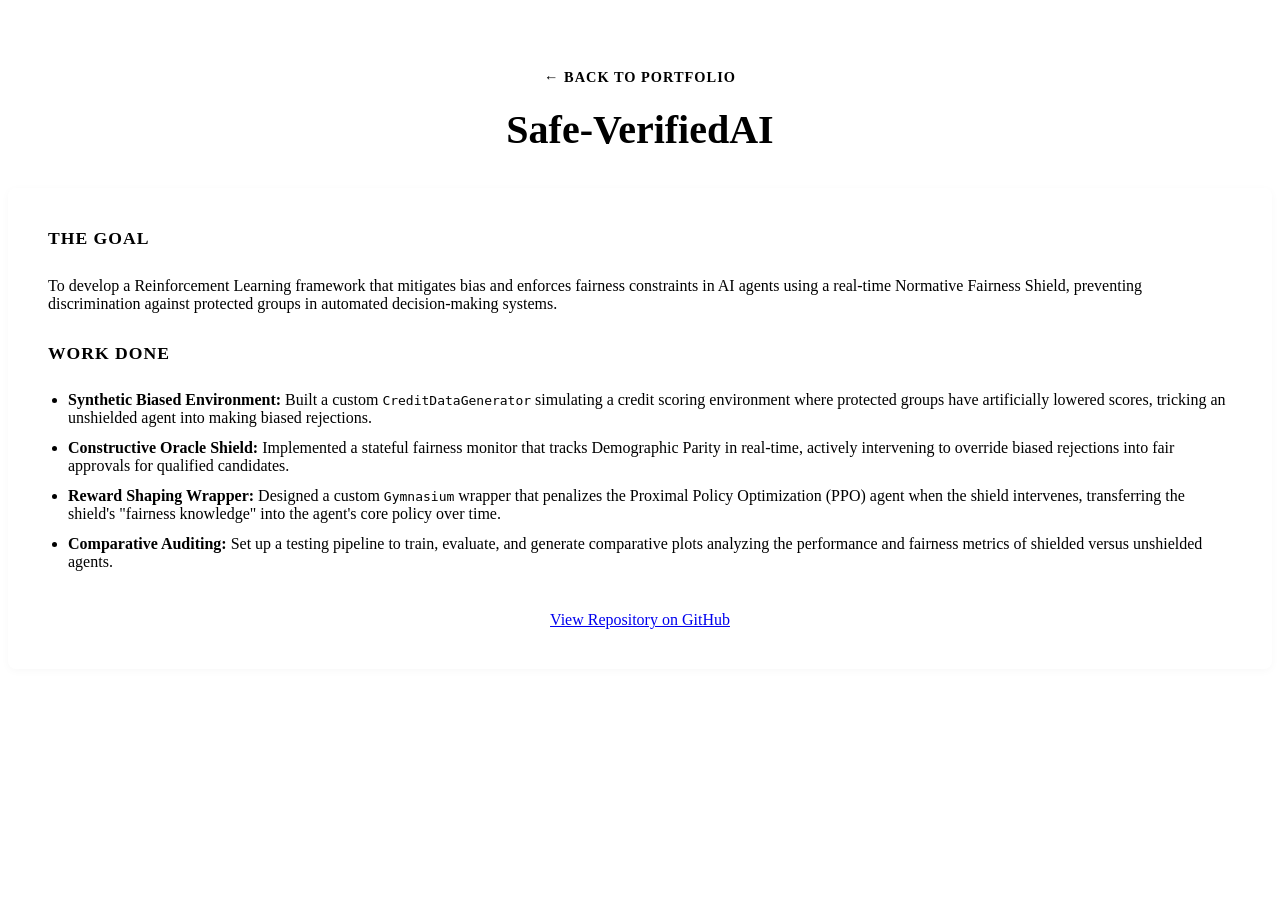
==== projects/safe-verified-ai.html @ 588a3257 "added projects section" ====
<!DOCTYPE html>
<html lang="en" data-theme="light">
<head>
    <meta charset="UTF-8">
    <meta name="viewport" content="width=device-width, initial-scale=1.0">
    <title>Safe-VerifiedAI | Mattia Portfolio</title>
    <link rel="stylesheet" href="style.css">
    <style>
        .project-header {
            text-align: center;
            padding: 60px 20px 20px;
        }
        
        .back-link {
            display: inline-block;
            margin-bottom: 20px;
            color: var(--primary);
            text-decoration: none;
            font-weight: 700;
            text-transform: uppercase;
            letter-spacing: 1px;
            font-size: 0.9em;
        }
        
        .back-link:hover {
            text-decoration: underline;
        }

        .project-title {
            font-size: 2.5em;
            color: var(--text);
            margin: 0 0 15px 0;
        }

        .project-body {
            background-color: var(--surface);
            border: 1px solid var(--border);
            border-radius: 8px;
            padding: 40px;
            box-shadow: 0 2px 8px rgba(0,0,0,0.03);
            margin-bottom: 60px;
        }

        .project-body h3 {
            color: var(--text);
            border-bottom: 1px solid var(--border);
            padding-bottom: 10px;
            margin-top: 30px;
            text-transform: uppercase;
            letter-spacing: 1px;
            font-size: 1.1em;
        }

        .project-body h3:first-child {
            margin-top: 0;
        }

        .project-body ul {
            padding-left: 20px;
        }

        .project-body li {
            margin-bottom: 12px;
            color: var(--text);
        }

        .action-container {
            text-align: center;
            margin-top: 40px;
        }
    </style>
</head>
<body>

    <div class="content-wrapper">
        <header class="project-header">
            <a href="index.html#projects" class="back-link">← Back to Portfolio</a>
            <h1 class="project-title">Safe-VerifiedAI</h1>
        </header>

        <main class="project-body">
            <h3>The Goal</h3>
            <p>To develop a Reinforcement Learning framework that mitigates bias and enforces fairness constraints in AI agents using a real-time Normative Fairness Shield, preventing discrimination against protected groups in automated decision-making systems.</p>

            <h3>Work Done</h3>
            <ul>
                <li><strong>Synthetic Biased Environment:</strong> Built a custom <code>CreditDataGenerator</code> simulating a credit scoring environment where protected groups have artificially lowered scores, tricking an unshielded agent into making biased rejections.</li>
                <li><strong>Constructive Oracle Shield:</strong> Implemented a stateful fairness monitor that tracks Demographic Parity in real-time, actively intervening to override biased rejections into fair approvals for qualified candidates.</li>
                <li><strong>Reward Shaping Wrapper:</strong> Designed a custom <code>Gymnasium</code> wrapper that penalizes the Proximal Policy Optimization (PPO) agent when the shield intervenes, transferring the shield's "fairness knowledge" into the agent's core policy over time.</li>
                <li><strong>Comparative Auditing:</strong> Set up a testing pipeline to train, evaluate, and generate comparative plots analyzing the performance and fairness metrics of shielded versus unshielded agents.</li>
            </ul>

            <div class="action-container">
                <a href="https://github.com/kjanija/Safe-VerifiedAI" class="btn" target="_blank">View Repository on GitHub</a>
            </div>
        </main>
    </div>

</body>
</html>
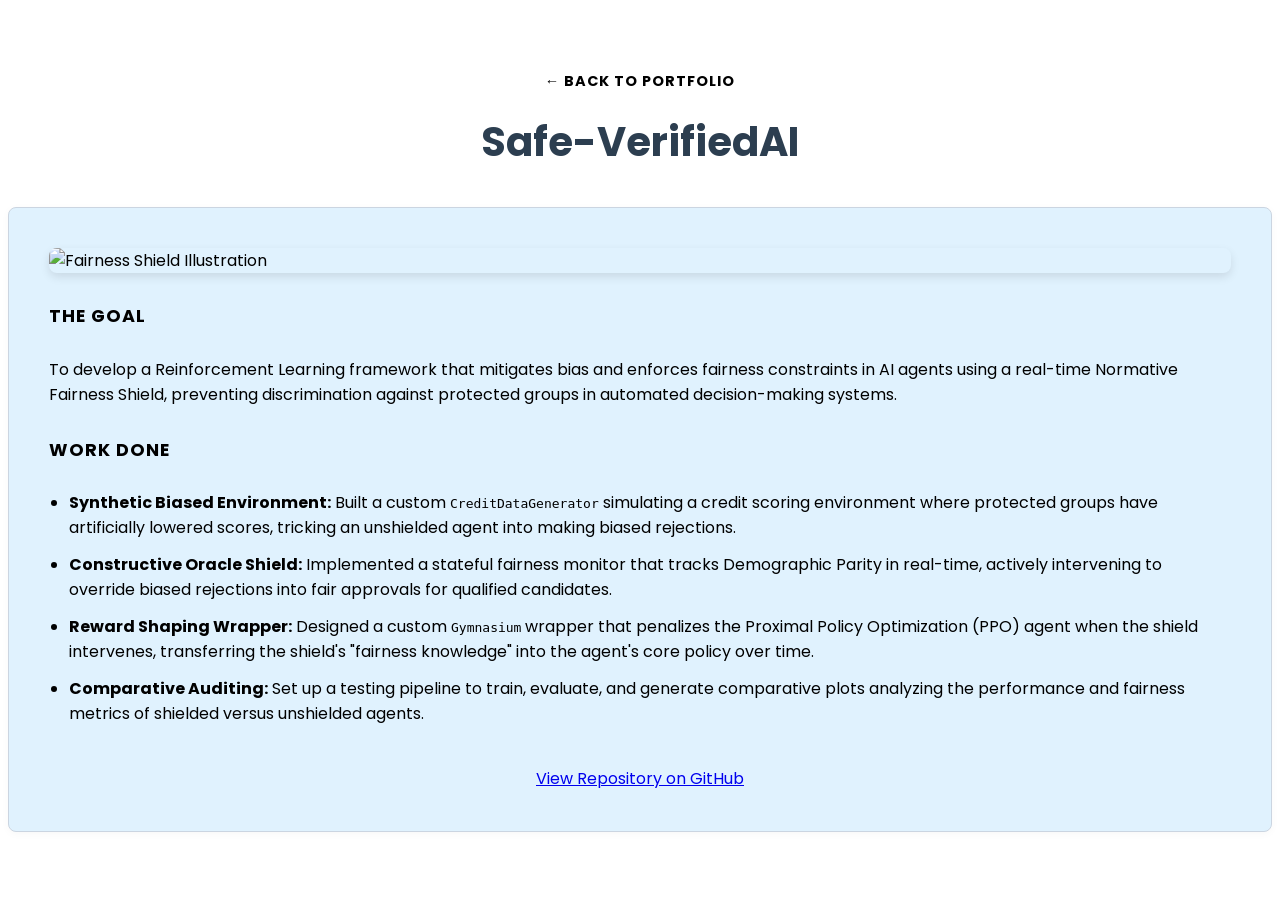
==== commit a673fe58: "00000" ====
--- a/projects/safe-verified-ai.html
+++ b/projects/safe-verified-ai.html
@@ -4,8 +4,18 @@
     <meta charset="UTF-8">
     <meta name="viewport" content="width=device-width, initial-scale=1.0">
     <title>Safe-VerifiedAI | Mattia Portfolio</title>
+    
+    <link rel="preconnect" href="https://fonts.googleapis.com">
+    <link rel="preconnect" href="https://fonts.gstatic.com" crossorigin>
+    <link href="https://fonts.googleapis.com/css2?family=Poppins:wght@400;600;700&display=swap" rel="stylesheet">
+
     <link rel="stylesheet" href="style.css">
     <style>
+        /* Apply your creative font for this page */
+        body {
+            font-family: 'Poppins', sans-serif;
+        }
+
         .project-header {
             text-align: center;
             padding: 60px 20px 20px;
@@ -28,13 +38,15 @@
 
         .project-title {
             font-size: 2.5em;
-            color: var(--text);
+            /* Example: Change specific heading color */
+            color: #2c3e50; /* A different dark blue */
             margin: 0 0 15px 0;
         }
 
         .project-body {
-            background-color: var(--surface);
-            border: 1px solid var(--border);
+            /* Example: Add a specific, subtle background color and border color */
+            background-color: #e0f2fe; /* Very light blue */
+            border: 1px solid #cbd5e1;
             border-radius: 8px;
             padding: 40px;
             box-shadow: 0 2px 8px rgba(0,0,0,0.03);
@@ -64,6 +76,18 @@
             color: var(--text);
         }
 
+        /* 2. ADD CSS FOR YOUR ILLUSTRATIVE IMAGE(S) */
+        .project-image {
+            max-width: 100%;
+            height: auto;
+            border-radius: 8px;
+            margin-bottom: 25px; /* Adjust spacing as needed */
+            display: block; /* Ensure it's a block element for easy spacing */
+            margin-left: auto;
+            margin-right: auto; /* Center the image */
+            box-shadow: 0 4px 10px rgba(0,0,0,0.1); /* Add a subtle shadow */
+        }
+
         .action-container {
             text-align: center;
             margin-top: 40px;
@@ -79,6 +103,9 @@
         </header>
 
         <main class="project-body">
+            
+            <img src="path/to/shield_illustration.png" alt="Fairness Shield Illustration" class="project-image">
+
             <h3>The Goal</h3>
             <p>To develop a Reinforcement Learning framework that mitigates bias and enforces fairness constraints in AI agents using a real-time Normative Fairness Shield, preventing discrimination against protected groups in automated decision-making systems.</p>
 
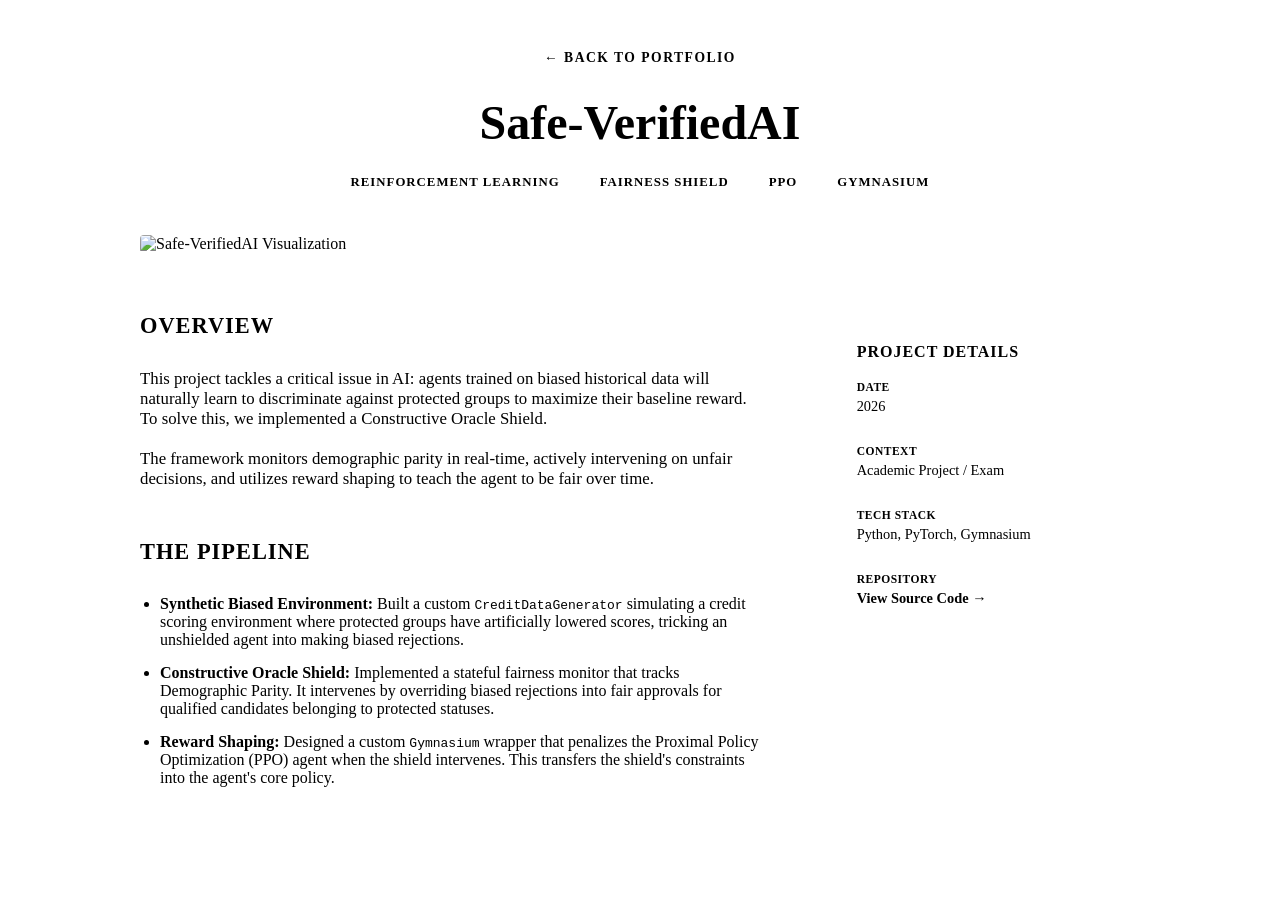
==== commit 6ed3fb5c: "000001" ====
--- a/projects/safe-verified-ai.html
+++ b/projects/safe-verified-ai.html
@@ -4,123 +4,222 @@
     <meta charset="UTF-8">
     <meta name="viewport" content="width=device-width, initial-scale=1.0">
     <title>Safe-VerifiedAI | Mattia Portfolio</title>
-    
-    <link rel="preconnect" href="https://fonts.googleapis.com">
-    <link rel="preconnect" href="https://fonts.gstatic.com" crossorigin>
-    <link href="https://fonts.googleapis.com/css2?family=Poppins:wght@400;600;700&display=swap" rel="stylesheet">
-
     <link rel="stylesheet" href="style.css">
     <style>
-        /* Apply your creative font for this page */
-        body {
-            font-family: 'Poppins', sans-serif;
+        /* Project-Specific Layout CSS */
+        .project-wrapper {
+            max-width: 1000px;
+            margin: 0 auto;
+            padding: 40px 20px 80px;
         }
 
         .project-header {
             text-align: center;
-            padding: 60px 20px 20px;
-        }
-        
+            margin-bottom: 40px;
+        }
+
         .back-link {
             display: inline-block;
+            margin-bottom: 30px;
+            color: var(--text);
+            text-decoration: none;
+            font-weight: 700;
+            text-transform: uppercase;
+            letter-spacing: 1.5px;
+            font-size: 0.85em;
+            border-bottom: 1px solid transparent;
+            transition: border-color 0.2s;
+        }
+
+        .back-link:hover {
+            border-color: var(--text);
+        }
+
+        .project-title {
+            font-size: 3em;
+            margin: 0 0 20px 0;
+            color: var(--text);
+            line-height: 1.1;
+        }
+
+        /* Tags inspired by the Lennyka layout */
+        .project-tags {
+            display: flex;
+            justify-content: center;
+            flex-wrap: wrap;
+            gap: 10px;
+            margin-bottom: 40px;
+        }
+
+        .tag-pill {
+            background-color: transparent;
+            color: var(--primary);
+            border: 1px solid var(--primary);
+            padding: 5px 15px;
+            border-radius: 20px;
+            font-size: 0.8em;
+            font-weight: 600;
+            text-transform: uppercase;
+            letter-spacing: 1px;
+        }
+
+        /* Hero Image - Maltby style */
+        .project-hero-image {
+            width: 100%;
+            height: auto;
+            border-radius: 4px;
+            margin-bottom: 60px;
+            display: block;
+        }
+
+        /* Two-column layout */
+        .project-grid {
+            display: grid;
+            grid-template-columns: 2fr 1fr;
+            gap: 60px;
+        }
+
+        @media (max-width: 768px) {
+            .project-grid {
+                grid-template-columns: 1fr;
+            }
+        }
+
+        .main-content h2 {
+            font-size: 1.4em;
+            text-transform: uppercase;
+            letter-spacing: 1px;
+            border-bottom: 2px solid var(--border);
+            padding-bottom: 10px;
+            margin-top: 0;
             margin-bottom: 20px;
+        }
+
+        .main-content p {
+            margin-bottom: 20px;
+            font-size: 1.05em;
+        }
+
+        .main-content ul {
+            padding-left: 20px;
+            margin-bottom: 40px;
+        }
+
+        .main-content li {
+            margin-bottom: 15px;
+        }
+
+        /* Sidebar Metadata */
+        .sidebar {
+            background-color: var(--surface);
+            padding: 30px;
+            border: 1px solid var(--border);
+            border-radius: 4px;
+            height: fit-content;
+        }
+
+        .sidebar h3 {
+            margin-top: 0;
+            font-size: 1em;
+            text-transform: uppercase;
+            letter-spacing: 1px;
+            color: var(--text);
+            margin-bottom: 20px;
+        }
+
+        .meta-list {
+            list-style: none;
+            padding: 0;
+            margin: 0;
+        }
+
+        .meta-list li {
+            margin-bottom: 15px;
+            font-size: 0.9em;
+            border-bottom: 1px solid var(--border);
+            padding-bottom: 15px;
+        }
+
+        .meta-list li:last-child {
+            border-bottom: none;
+            margin-bottom: 0;
+            padding-bottom: 0;
+        }
+
+        .meta-label {
+            display: block;
+            font-weight: 700;
+            color: var(--text-muted);
+            margin-bottom: 5px;
+            text-transform: uppercase;
+            font-size: 0.8em;
+            letter-spacing: 0.5px;
+        }
+
+        .sidebar-link {
             color: var(--primary);
             text-decoration: none;
-            font-weight: 700;
-            text-transform: uppercase;
-            letter-spacing: 1px;
-            font-size: 0.9em;
-        }
-        
-        .back-link:hover {
+            font-weight: 600;
+        }
+
+        .sidebar-link:hover {
             text-decoration: underline;
-        }
-
-        .project-title {
-            font-size: 2.5em;
-            /* Example: Change specific heading color */
-            color: #2c3e50; /* A different dark blue */
-            margin: 0 0 15px 0;
-        }
-
-        .project-body {
-            /* Example: Add a specific, subtle background color and border color */
-            background-color: #e0f2fe; /* Very light blue */
-            border: 1px solid #cbd5e1;
-            border-radius: 8px;
-            padding: 40px;
-            box-shadow: 0 2px 8px rgba(0,0,0,0.03);
-            margin-bottom: 60px;
-        }
-
-        .project-body h3 {
-            color: var(--text);
-            border-bottom: 1px solid var(--border);
-            padding-bottom: 10px;
-            margin-top: 30px;
-            text-transform: uppercase;
-            letter-spacing: 1px;
-            font-size: 1.1em;
-        }
-
-        .project-body h3:first-child {
-            margin-top: 0;
-        }
-
-        .project-body ul {
-            padding-left: 20px;
-        }
-
-        .project-body li {
-            margin-bottom: 12px;
-            color: var(--text);
-        }
-
-        /* 2. ADD CSS FOR YOUR ILLUSTRATIVE IMAGE(S) */
-        .project-image {
-            max-width: 100%;
-            height: auto;
-            border-radius: 8px;
-            margin-bottom: 25px; /* Adjust spacing as needed */
-            display: block; /* Ensure it's a block element for easy spacing */
-            margin-left: auto;
-            margin-right: auto; /* Center the image */
-            box-shadow: 0 4px 10px rgba(0,0,0,0.1); /* Add a subtle shadow */
-        }
-
-        .action-container {
-            text-align: center;
-            margin-top: 40px;
         }
     </style>
 </head>
 <body>
 
-    <div class="content-wrapper">
+    <div class="project-wrapper">
         <header class="project-header">
             <a href="index.html#projects" class="back-link">← Back to Portfolio</a>
             <h1 class="project-title">Safe-VerifiedAI</h1>
+            
+            <div class="project-tags">
+                <span class="tag-pill">Reinforcement Learning</span>
+                <span class="tag-pill">Fairness Shield</span>
+                <span class="tag-pill">PPO</span>
+                <span class="tag-pill">Gymnasium</span>
+            </div>
         </header>
 
-        <main class="project-body">
-            
-            <img src="path/to/shield_illustration.png" alt="Fairness Shield Illustration" class="project-image">
-
-            <h3>The Goal</h3>
-            <p>To develop a Reinforcement Learning framework that mitigates bias and enforces fairness constraints in AI agents using a real-time Normative Fairness Shield, preventing discrimination against protected groups in automated decision-making systems.</p>
-
-            <h3>Work Done</h3>
-            <ul>
-                <li><strong>Synthetic Biased Environment:</strong> Built a custom <code>CreditDataGenerator</code> simulating a credit scoring environment where protected groups have artificially lowered scores, tricking an unshielded agent into making biased rejections.</li>
-                <li><strong>Constructive Oracle Shield:</strong> Implemented a stateful fairness monitor that tracks Demographic Parity in real-time, actively intervening to override biased rejections into fair approvals for qualified candidates.</li>
-                <li><strong>Reward Shaping Wrapper:</strong> Designed a custom <code>Gymnasium</code> wrapper that penalizes the Proximal Policy Optimization (PPO) agent when the shield intervenes, transferring the shield's "fairness knowledge" into the agent's core policy over time.</li>
-                <li><strong>Comparative Auditing:</strong> Set up a testing pipeline to train, evaluate, and generate comparative plots analyzing the performance and fairness metrics of shielded versus unshielded agents.</li>
-            </ul>
-
-            <div class="action-container">
-                <a href="https://github.com/kjanija/Safe-VerifiedAI" class="btn" target="_blank">View Repository on GitHub</a>
-            </div>
-        </main>
+        <img src="https://placehold.co/1000x500/f6f8fa/d97736?text=Agent+Comparison+Plot+or+Architecture+Diagram" alt="Safe-VerifiedAI Visualization" class="project-hero-image">
+
+        <div class="project-grid">
+            <main class="main-content">
+                <h2>Overview</h2>
+                <p>This project tackles a critical issue in AI: agents trained on biased historical data will naturally learn to discriminate against protected groups to maximize their baseline reward. To solve this, we implemented a Constructive Oracle Shield.</p>
+                <p>The framework monitors demographic parity in real-time, actively intervening on unfair decisions, and utilizes reward shaping to teach the agent to be fair over time.</p>
+
+                <h2 style="margin-top: 50px;">The Pipeline</h2>
+                <ul>
+                    <li><strong>Synthetic Biased Environment:</strong> Built a custom <code>CreditDataGenerator</code> simulating a credit scoring environment where protected groups have artificially lowered scores, tricking an unshielded agent into making biased rejections.</li>
+                    <li><strong>Constructive Oracle Shield:</strong> Implemented a stateful fairness monitor that tracks Demographic Parity. It intervenes by overriding biased rejections into fair approvals for qualified candidates belonging to protected statuses.</li>
+                    <li><strong>Reward Shaping:</strong> Designed a custom <code>Gymnasium</code> wrapper that penalizes the Proximal Policy Optimization (PPO) agent when the shield intervenes. This transfers the shield's constraints into the agent's core policy.</li>
+                </ul>
+            </main>
+
+            <aside class="sidebar">
+                <h3>Project Details</h3>
+                <ul class="meta-list">
+                    <li>
+                        <span class="meta-label">Date</span>
+                        2026
+                    </li>
+                    <li>
+                        <span class="meta-label">Context</span>
+                        Academic Project / Exam
+                    </li>
+                    <li>
+                        <span class="meta-label">Tech Stack</span>
+                        Python, PyTorch, Gymnasium
+                    </li>
+                    <li>
+                        <span class="meta-label">Repository</span>
+                        <a href="https://github.com/kjanija/Safe-VerifiedAI" target="_blank" class="sidebar-link">View Source Code →</a>
+                    </li>
+                </ul>
+            </aside>
+        </div>
     </div>
 
 </body>
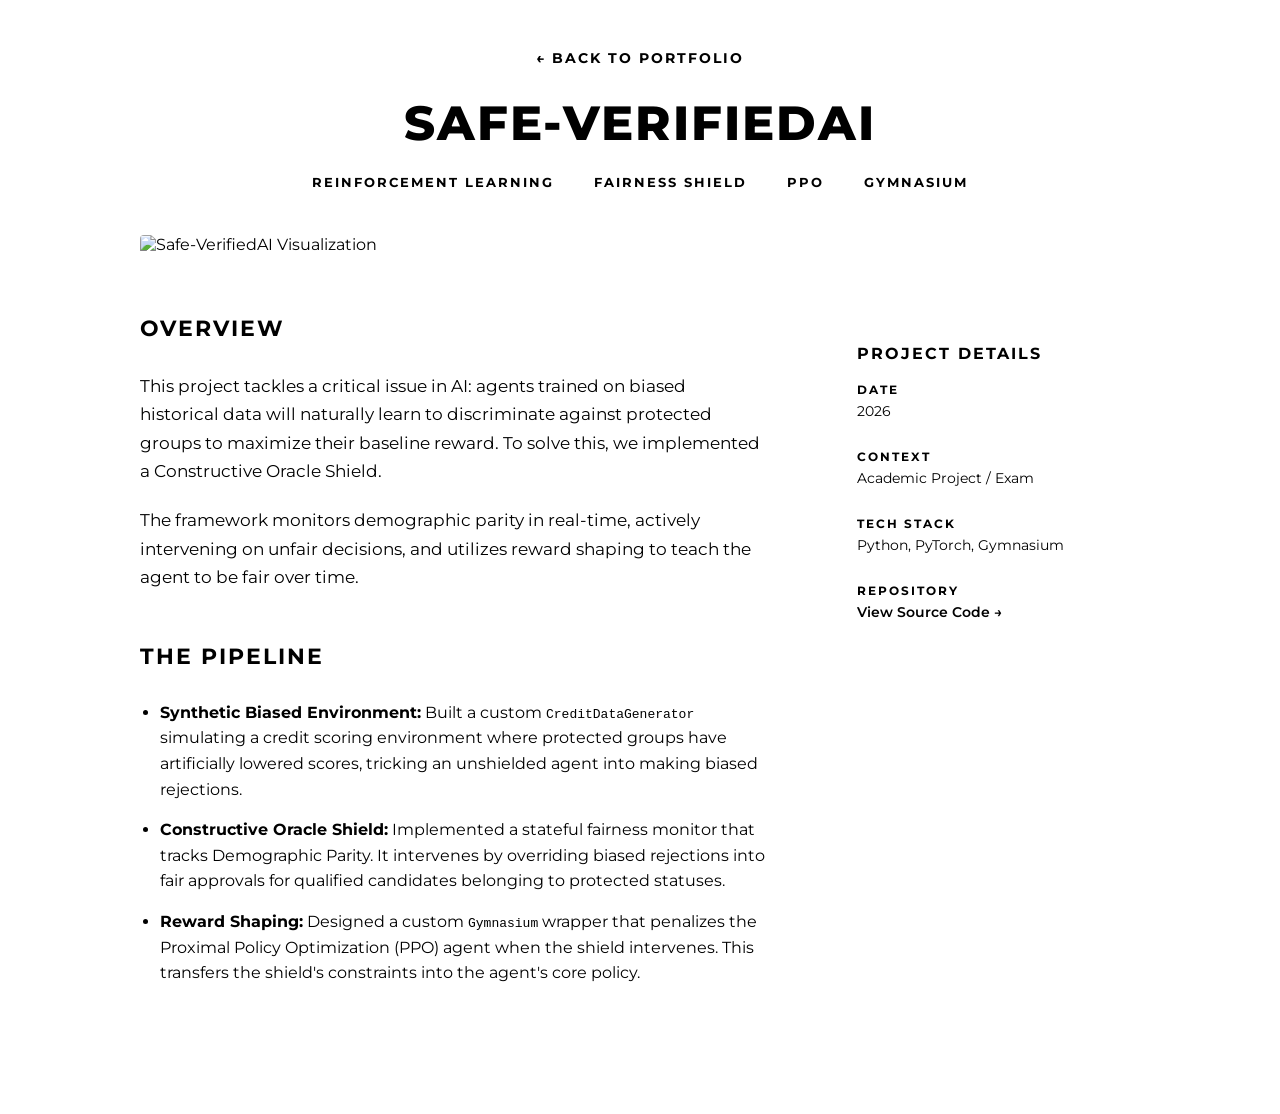
==== commit 4d0e477a: "00003" ====
--- a/projects/safe-verified-ai.html
+++ b/projects/safe-verified-ai.html
@@ -5,7 +5,16 @@
     <meta name="viewport" content="width=device-width, initial-scale=1.0">
     <title>Safe-VerifiedAI | Mattia Portfolio</title>
     <link rel="stylesheet" href="style.css">
+    <link rel="preconnect" href="https://fonts.googleapis.com">
+    <link rel="preconnect" href="https://fonts.gstatic.com" crossorigin>
+    <link href="https://fonts.googleapis.com/css2?family=Montserrat:wght@400;600;700;800&display=swap" rel="stylesheet">
     <style>
+        /* Base font override for this page only */
+        body {
+            font-family: 'Montserrat', sans-serif;
+            font-weight: 400;
+        }
+
         /* Project-Specific Layout CSS */
         .project-wrapper {
             max-width: 1000px;
@@ -18,14 +27,18 @@
             margin-bottom: 40px;
         }
 
+        /* Aggressive styling for links and headings */
+        .back-link, .project-title, .tag-pill, .main-content h2, .sidebar h3, .meta-label {
+            text-transform: uppercase;
+            letter-spacing: 2px;
+            font-weight: 700;
+        }
+
         .back-link {
             display: inline-block;
             margin-bottom: 30px;
             color: var(--text);
             text-decoration: none;
-            font-weight: 700;
-            text-transform: uppercase;
-            letter-spacing: 1.5px;
             font-size: 0.85em;
             border-bottom: 1px solid transparent;
             transition: border-color 0.2s;
@@ -37,12 +50,12 @@
 
         .project-title {
             font-size: 3em;
+            font-weight: 800; /* Extra bold for the main title */
             margin: 0 0 20px 0;
             color: var(--text);
             line-height: 1.1;
         }
 
-        /* Tags inspired by the Lennyka layout */
         .project-tags {
             display: flex;
             justify-content: center;
@@ -58,12 +71,8 @@
             padding: 5px 15px;
             border-radius: 20px;
             font-size: 0.8em;
-            font-weight: 600;
-            text-transform: uppercase;
-            letter-spacing: 1px;
-        }
-
-        /* Hero Image - Maltby style */
+        }
+
         .project-hero-image {
             width: 100%;
             height: auto;
@@ -72,7 +81,6 @@
             display: block;
         }
 
-        /* Two-column layout */
         .project-grid {
             display: grid;
             grid-template-columns: 2fr 1fr;
@@ -87,8 +95,6 @@
 
         .main-content h2 {
             font-size: 1.4em;
-            text-transform: uppercase;
-            letter-spacing: 1px;
             border-bottom: 2px solid var(--border);
             padding-bottom: 10px;
             margin-top: 0;
@@ -98,6 +104,7 @@
         .main-content p {
             margin-bottom: 20px;
             font-size: 1.05em;
+            line-height: 1.7;
         }
 
         .main-content ul {
@@ -107,9 +114,9 @@
 
         .main-content li {
             margin-bottom: 15px;
-        }
-
-        /* Sidebar Metadata */
+            line-height: 1.6;
+        }
+
         .sidebar {
             background-color: var(--surface);
             padding: 30px;
@@ -121,8 +128,6 @@
         .sidebar h3 {
             margin-top: 0;
             font-size: 1em;
-            text-transform: uppercase;
-            letter-spacing: 1px;
             color: var(--text);
             margin-bottom: 20px;
         }
@@ -148,12 +153,9 @@
 
         .meta-label {
             display: block;
-            font-weight: 700;
             color: var(--text-muted);
             margin-bottom: 5px;
-            text-transform: uppercase;
             font-size: 0.8em;
-            letter-spacing: 0.5px;
         }
 
         .sidebar-link {
